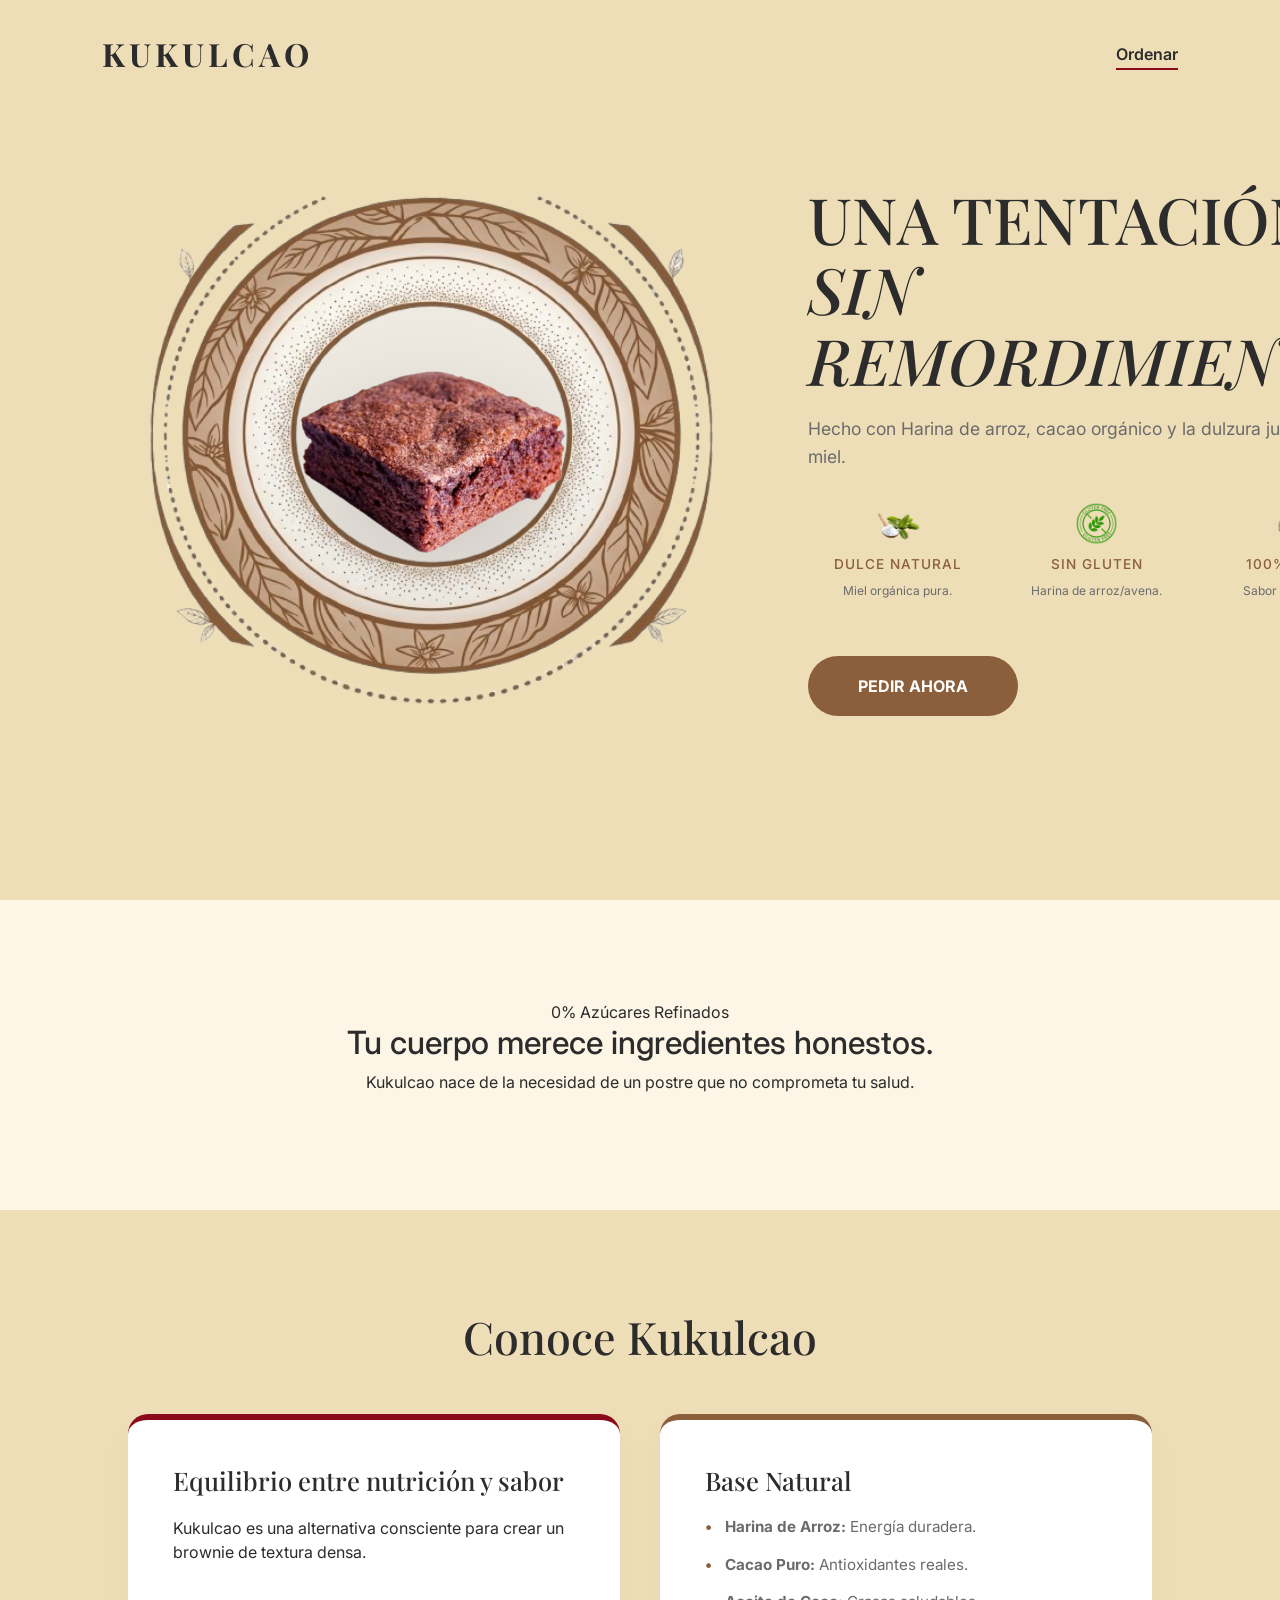
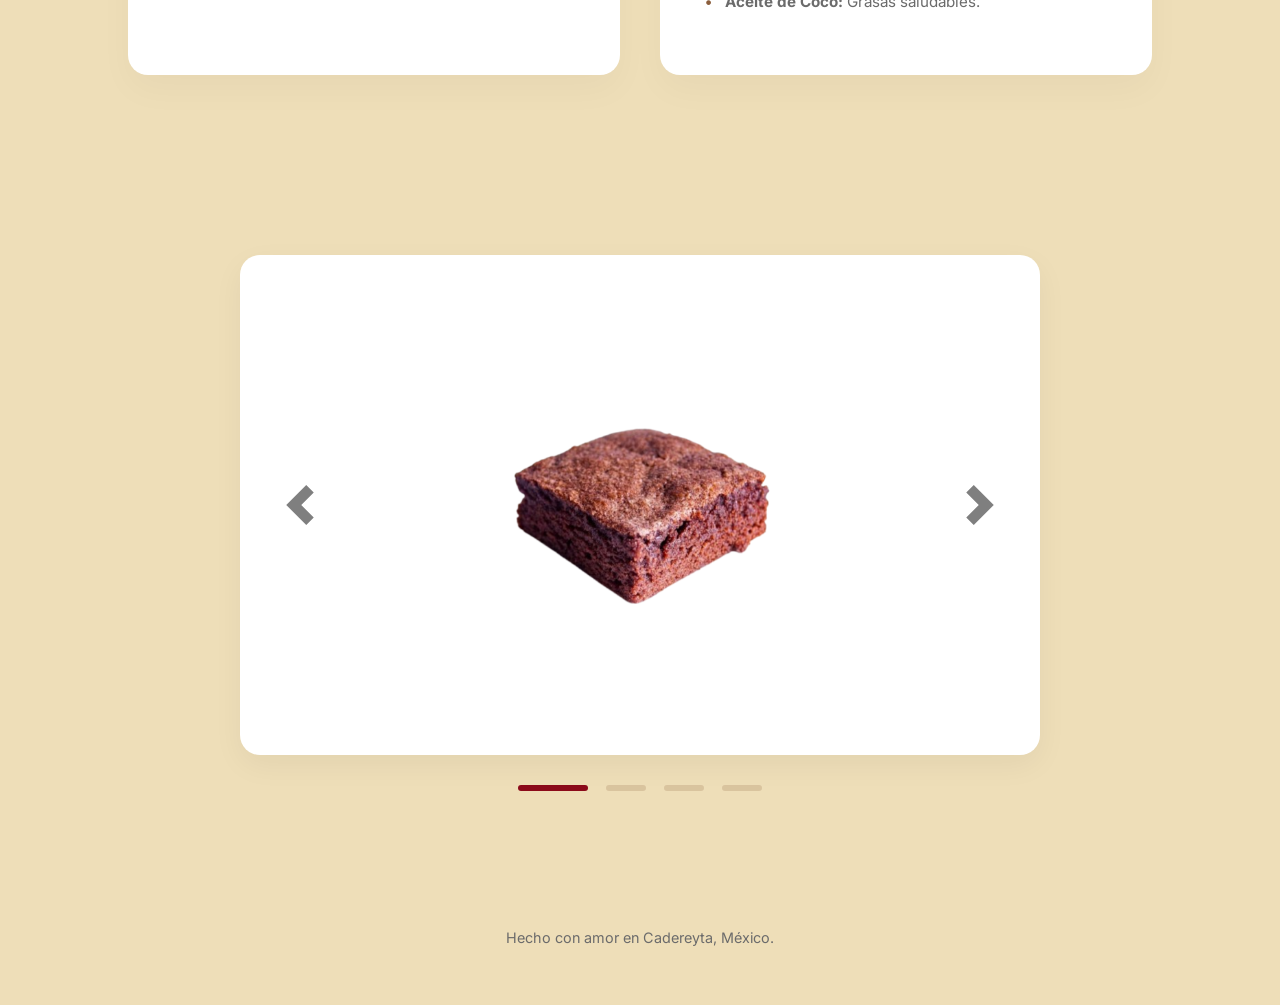
==== index.html @ 88cfd92f "Add files via upload" ====
<!DOCTYPE html>
<html lang="es">
<head>
    <meta charset="UTF-8">
    <meta name="viewport" content="width=device-width, initial-scale=1.0">
    <title>Kukulcao | Pureza en cada bocado</title>
    <link rel="stylesheet" href="https://cdn.jsdelivr.net/npm/bootstrap@4.6.2/dist/css/bootstrap.min.css">
    <link rel="stylesheet" href="style.css">
    <link href="https://fonts.googleapis.com/css2?family=Inter:wght@300;400;600&family=Playfair+Display:ital,wght@0,400;0,700;1,400&display=swap" rel="stylesheet">
</head>
<body>

    <nav class="minimal-nav">
        <div class="logo">KUKULCAO</div>
        <div class="nav-cta">
            <a href="ordenar.html">Ordenar</a>
        </div>
    </nav>

    <main>
        <section class="hero-minimal">
            <div class="product-display">
                <img src="aro-decorativo.png" alt="Aro Decorativo Artesanal" class="decorative-ring-img">
                <div class="circle-bg"></div>
                <img src="brownie-1.png" alt="Kukulcao Brownie Hero" class="hero-img">
            </div>

            <div class="hero-text">
                <h1 class="fade-in">UNA TENTACIÓN <br><em>SIN REMORDIMIENTO.</em></h1>
                <p>Hecho con Harina de arroz, cacao orgánico y la dulzura justa de la miel.</p>
                
                <div class="hero-benefits">
                    <div class="benefit-item">
                        <img src="icono-miel.png" alt="Dulce Natural" class="benefit-icon"> 
                        <h4>Dulce Natural</h4>
                        <p>Miel orgánica pura.</p>
                    </div>
                    <div class="benefit-item">
                        <img src="icono-gluten.png" alt="Sin Gluten" class="benefit-icon"> 
                        <h4>Sin Gluten</h4>
                        <p>Harina de arroz/avena.</p>
                    </div>
                    <div class="benefit-item">
                        <img src="icono-cacao.png" alt="100% Cacao" class="benefit-icon"> 
                        <h4>100% Cacao</h4>
                        <p>Sabor intenso real.</p>
                    </div>
                </div>

                <a href="ordenar.html" class="btn-pedir-ahora">PEDIR AHORA</a>
            </div>
        </section>

        <section class="philosophy">
            <div class="philo-content">
                <span class="tag">0% Azúcares Refinados</span>
                <h2>Tu cuerpo merece ingredientes honestos.</h2>
                <p>Kukulcao nace de la necesidad de un postre que no comprometa tu salud.</p>
            </div>
        </section>

        <section class="philosophy-section">
            <div class="info-container">
                <h2 class="main-title">Conoce Kukulcao</h2>
                <div class="info-grid">
                    <div class="info-card nutrition-card">
                        <h3>Equilibrio entre nutrición y sabor</h3>
                        <p>Kukulcao es una alternativa consciente para crear un brownie de textura densa.</p>
                    </div>
                    <div class="info-card ingredients-card">
                        <h3>Base Natural</h3>
                        <ul class="ingredient-list">
                            <li><strong>Harina de Arroz:</strong> Energía duradera.</li>
                            <li><strong>Cacao Puro:</strong> Antioxidantes reales.</li>
                            <li><strong>Aceite de Coco:</strong> Grasas saludables.</li>
                        </ul>
                    </div>
                </div>
            </div>
        </section>

        <section class="product-viewer">
            <div id="kukulcaoCarousel" class="carousel slide" data-ride="carousel">
                <div class="main-window">
                    <div class="carousel-inner">
                        <div class="carousel-item active">
                            <img src="brownie-1.png" alt="Brownie 1">
                        </div>
                        <div class="carousel-item">
                            <img src="brownie-2.png" alt="Brownie 2">
                        </div>
                        <div class="carousel-item">
                            <img src="brownie-3.png" alt="Brownie 3">
                        </div>
                        <div class="carousel-item">
                            <img src="brownie-4.png" alt="Brownie 4">
                        </div>
                    </div>
                    
                    <a class="carousel-control-prev" href="#kukulcaoCarousel" role="button" data-slide="prev">
                        <span class="carousel-control-prev-icon" aria-hidden="true"></span>
                    </a>
                    <a class="carousel-control-next" href="#kukulcaoCarousel" role="button" data-slide="next">
                        <span class="carousel-control-next-icon" aria-hidden="true"></span>
                    </a>
                </div>

                <ol class="carousel-indicators thumb-indicators">
                    <li data-target="#kukulcaoCarousel" data-slide-to="0" class="active"></li>
                    <li data-target="#kukulcaoCarousel" data-slide-to="1"></li>
                    <li data-target="#kukulcaoCarousel" data-slide-to="2"></li>
                    <li data-target="#kukulcaoCarousel" data-slide-to="3"></li>
                </ol>
            </div>
        </section>
    </main>

    <footer class="minimal-footer">
        <p>Hecho con amor en Cadereyta, México.</p>
    </footer>

    <script src="https://cdn.jsdelivr.net/npm/jquery@3.5.1/dist/jquery.slim.min.js"></script>
    <script src="https://cdn.jsdelivr.net/npm/bootstrap@4.6.2/dist/js/bootstrap.bundle.min.js"></script>
    <script src="script.js"></script>
</body>
</html>
---- style.css ----
/* ==========================================================
   1. VARIABLES Y BASES
========================================================== */
:root {
    --bg-color: #eedeb8;
    --accent-color: #8b0a1a;
    --text-main: #2c2c2c;
    --text-light: #6B6B6B;
    --gold-brown: #8B5E3C;
}

* { margin: 0; padding: 0; box-sizing: border-box; }
body { 
    font-family: 'Inter', sans-serif; 
    background-color: var(--bg-color); 
    color: var(--text-main); 
    overflow-x: hidden; 
}

/* ==========================================================
   2. NAVEGACIÓN
========================================================== */
.minimal-nav { 
    display: flex; 
    justify-content: space-between; 
    align-items: center;
    padding: 30px 8%; 
    position: absolute; 
    width: 100%; 
    z-index: 100; 
}

.logo { 
    font-family: 'Playfair Display', serif; 
    font-weight: 700; 
    letter-spacing: 4px; 
    font-size: 2rem; 
    color: var(--text-main);
}

.nav-cta a { 
    text-decoration: none; 
    color: var(--text-main); 
    border-bottom: 2px solid var(--accent-color); 
    padding-bottom: 4px; 
    font-weight: 600;
}

/* ==========================================================
   3. HERO (BROWNIE IZQUIERDA)
========================================================== */
.hero-minimal {
    min-height: 100vh;
    display: flex;
    align-items: center;
    justify-content: space-between;
    padding: 0 10%;
    position: relative;
    max-width: 1400px;
    margin: 0 auto;
    gap: 60px;
}

.product-display {
    flex: 0.9;
    display: grid;
    place-items: center;
    position: relative;
    height: 600px;
}

.circle-bg {
    grid-area: 1 / 1;
    width: 380px;
    height: 380px;
    background: #EFEBE3;
    border-radius: 50%;
    z-index: 1;
}

.decorative-ring-img {
    grid-area: 1 / 1;
    width: 620px;
    height: auto;
    z-index: 2;
    pointer-events: none;
    transform: rotate(0deg); 
    animation: fadeOutScroll linear both;
    animation-timeline: scroll(block nearest);
    animation-range: start 0% end 40%; 
}

.hero-img {
    grid-area: 1 / 1;
    width: 290px;
    z-index: 3;
    filter: drop-shadow(0 40px 60px rgba(0,0,0,0.15));
    animation: floatOriginal 6s ease-in-out infinite;
    position: relative; 
    left: -7px;
}

.hero-text {
    flex: 1.1;
    z-index: 10;
}

.hero-text h1 {
    font-family: 'Playfair Display', serif;
    font-size: clamp(2.5rem, 5vw, 4rem);
    line-height: 1.1;
    margin-bottom: 20px;
}

.hero-text p {
    font-size: 1.1rem;
    color: var(--text-light);
    line-height: 1.6;
}

/* ==========================================================
   4. BENEFICIOS Y BOTONES
========================================================== */
.hero-benefits { 
    display: flex;
    gap: 20px; 
    margin-top: 30px; 
}
.benefit-item { text-align: center; flex: 1; }
.benefit-icon { width: 45px; height: 45px; object-fit: contain; margin-bottom: 10px; }
.benefit-item h4 { font-size: 0.85rem; text-transform: uppercase; color: var(--gold-brown); letter-spacing: 1px; }
.benefit-item p { font-size: 0.75rem; color: var(--text-light); }

.btn-pedir-ahora { 
    display: inline-block; 
    margin-top: 40px; 
    padding: 18px 50px; 
    background: var(--gold-brown); 
    color: white; 
    text-decoration: none; 
    border-radius: 50px; 
    font-weight: 700; 
    transition: 0.3s ease;
}
.btn-pedir-ahora:hover { transform: translateY(-3px); box-shadow: 0 10px 20px rgba(139, 94, 60, 0.3); }

/* ==========================================================
   5. SECCIONES DE INFORMACIÓN (CARDS)
========================================================== */
.philosophy {
    padding: 100px 5%;
    background-color: #FDF5E6;
    text-align: center;
}

.philosophy-section {
    padding: 100px 10%;
    background-color: var(--bg-color);
}

.info-container {
    max-width: 1200px;
    margin: 0 auto;
}

.main-title {
    font-family: 'Playfair Display', serif;
    font-size: 2.8rem;
    margin-bottom: 50px;
    color: var(--text-main);
    text-align: center;
}

.info-grid {
    display: grid;
    grid-template-columns: 1fr 1fr;
    gap: 40px;
}

.info-card {
    background: #fff;
    padding: 45px;
    border-radius: 20px;
    box-shadow: 0 15px 35px rgba(0,0,0,0.03);
    transition: transform 0.3s ease;
}

.info-card:hover { transform: translateY(-10px); }
.info-card h3 { font-family: 'Playfair Display', serif; font-size: 1.6rem; margin-bottom: 20px; }
.nutrition-card { border-top: 6px solid var(--accent-color); }
.ingredients-card { border-top: 6px solid var(--gold-brown); }

.ingredient-list { list-style: none; padding: 0; }
.ingredient-list li {
    margin-bottom: 15px;
    font-size: 0.95rem;
    color: var(--text-light);
    position: relative;
    padding-left: 20px;
}
.ingredient-list li::before {
    content: "•";
    color: var(--gold-brown);
    font-weight: bold;
    position: absolute;
    left: 0;
}

/* ==========================================================
   6. VISOR DE PRODUCTO (CARRUSEL SIN SALTOS)
========================================================== */
.product-viewer { 
    padding: 80px 5%; 
    text-align: center; 
}

.main-window { 
    width: 100%; 
    max-width: 800px; 
    height: 500px; /* Altura fija para evitar movimientos raros */
    margin: 0 auto; 
    background-color: #fff; 
    border-radius: 20px; 
    box-shadow: 0 10px 30px rgba(0,0,0,0.05);
    position: relative;
    overflow: hidden;
    display: flex;
    align-items: center;
    justify-content: center;
}

/* Contenedores del carrusel al 100% de la ventana */
.carousel, .carousel-inner, .carousel-item {
    width: 100%;
    height: 100%;
}

/* Ajuste de imagen estable */
.carousel-item img { 
    width: 100% !important;
    height: 100% !important;
    object-fit: contain; /* Ajusta la foto sin deformar ni saltar */
    padding: 40px;       /* Margen interno para que no pegue al borde */
    display: block;
}

/* Flechas laterales */
.carousel-control-prev-icon,
.carousel-control-next-icon {
    filter: invert(1) grayscale(100%) brightness(0.2);
    width: 40px;
    height: 40px;
}

/* SELECCIÓN DE FOTOS (BARRAS MODERNAS) */
.thumb-indicators {
    position: static;
    margin-top: 30px;
    display: flex;
    justify-content: center;
    gap: 12px;
}

.thumb-indicators li {
    width: 40px;
    height: 6px;
    border-radius: 10px;
    background-color: var(--gold-brown) !important;
    opacity: 0.2;
    transition: all 0.3s ease;
    border: none;
}

.thumb-indicators li.active {
    opacity: 1;
    width: 70px; /* Se estira la barra seleccionada */
    background-color: var(--accent-color) !important;
}

/* ==========================================================
   7. FORMULARIO DE PEDIDO (ORDENAR.HTML)
========================================================== */
.order-page-bg { background-color: #FDF5E6; min-height: 100vh; }
.order-full-screen { display: flex; justify-content: center; align-items: center; padding: 120px 5% 60px; }
.order-card { background: #fff; padding: 50px; border-radius: 20px; box-shadow: 0 20px 40px rgba(0,0,0,0.05); max-width: 550px; width: 100%; text-align: center; }
.order-header-main h2 { font-family: 'Playfair Display', serif; font-size: 2.2rem; color: var(--text-main); margin-bottom: 10px; }
.order-header-main p { color: var(--text-light); margin-bottom: 40px; font-size: 0.95rem; }
.order-form-standalone { text-align: left; }
.input-field { margin-bottom: 25px; }
.input-field label { display: block; font-size: 0.85rem; font-weight: 600; color: var(--gold-brown); margin-bottom: 8px; text-transform: uppercase; letter-spacing: 1px; }
.input-field input, .input-field select, .input-field textarea { width: 100%; padding: 15px; border: 1px solid #E0E0E0; border-radius: 10px; font-family: 'Inter', sans-serif; font-size: 1rem; background-color: #FAFAFA; transition: all 0.3s ease; }
.input-field input:focus, .input-field select:focus, .input-field textarea:focus { outline: none; border-color: var(--accent-color); background-color: #fff; box-shadow: 0 0 0 4px rgba(139, 10, 26, 0.05); }
.btn-confirm { width: 100%; padding: 18px; background-color: var(--accent-color); color: #fff; border: none; border-radius: 50px; font-weight: 700; font-size: 1rem; cursor: pointer; transition: transform 0.3s ease, box-shadow 0.3s ease; margin-top: 10px; }
.btn-confirm:hover { transform: translateY(-3px); box-shadow: 0 10px 20px rgba(139, 10, 26, 0.2); background-color: #700814; }

/* ==========================================================
   8. FOOTER Y RESPONSIVE
========================================================== */
.minimal-footer { padding: 40px; text-align: center; font-size: 0.9rem; color: var(--text-light); }

@media (max-width: 768px) {
    .hero-minimal { flex-direction: column; padding: 120px 5% 60px 5%; gap: 20px; text-align: center; min-height: auto; }
    .product-display { order: -1; height: 350px; }
    .decorative-ring-img { width: 380px; opacity: 0.5; }
    .hero-img { width: 175px; left: -5px;}
    .hero-text h1 { font-size: 2.1rem; }
    .info-grid { grid-template-columns: 1fr; }
    .main-window { height: 350px; }
    .thumb-indicators li { width: 30px; }
    .thumb-indicators li.active { width: 50px; }
}

/* ==========================================================
   9. KEYFRAMES
========================================================== */
@keyframes floatOriginal {
    0%, 100% { transform: translateY(0); }
    50% { transform: translateY(-20px); }
}

@keyframes fadeOutScroll {
    from { opacity: 0.6; transform: rotate(0deg) scale(1); }
    to { opacity: 0.1; transform: rotate(0deg) scale(0.95); }
}
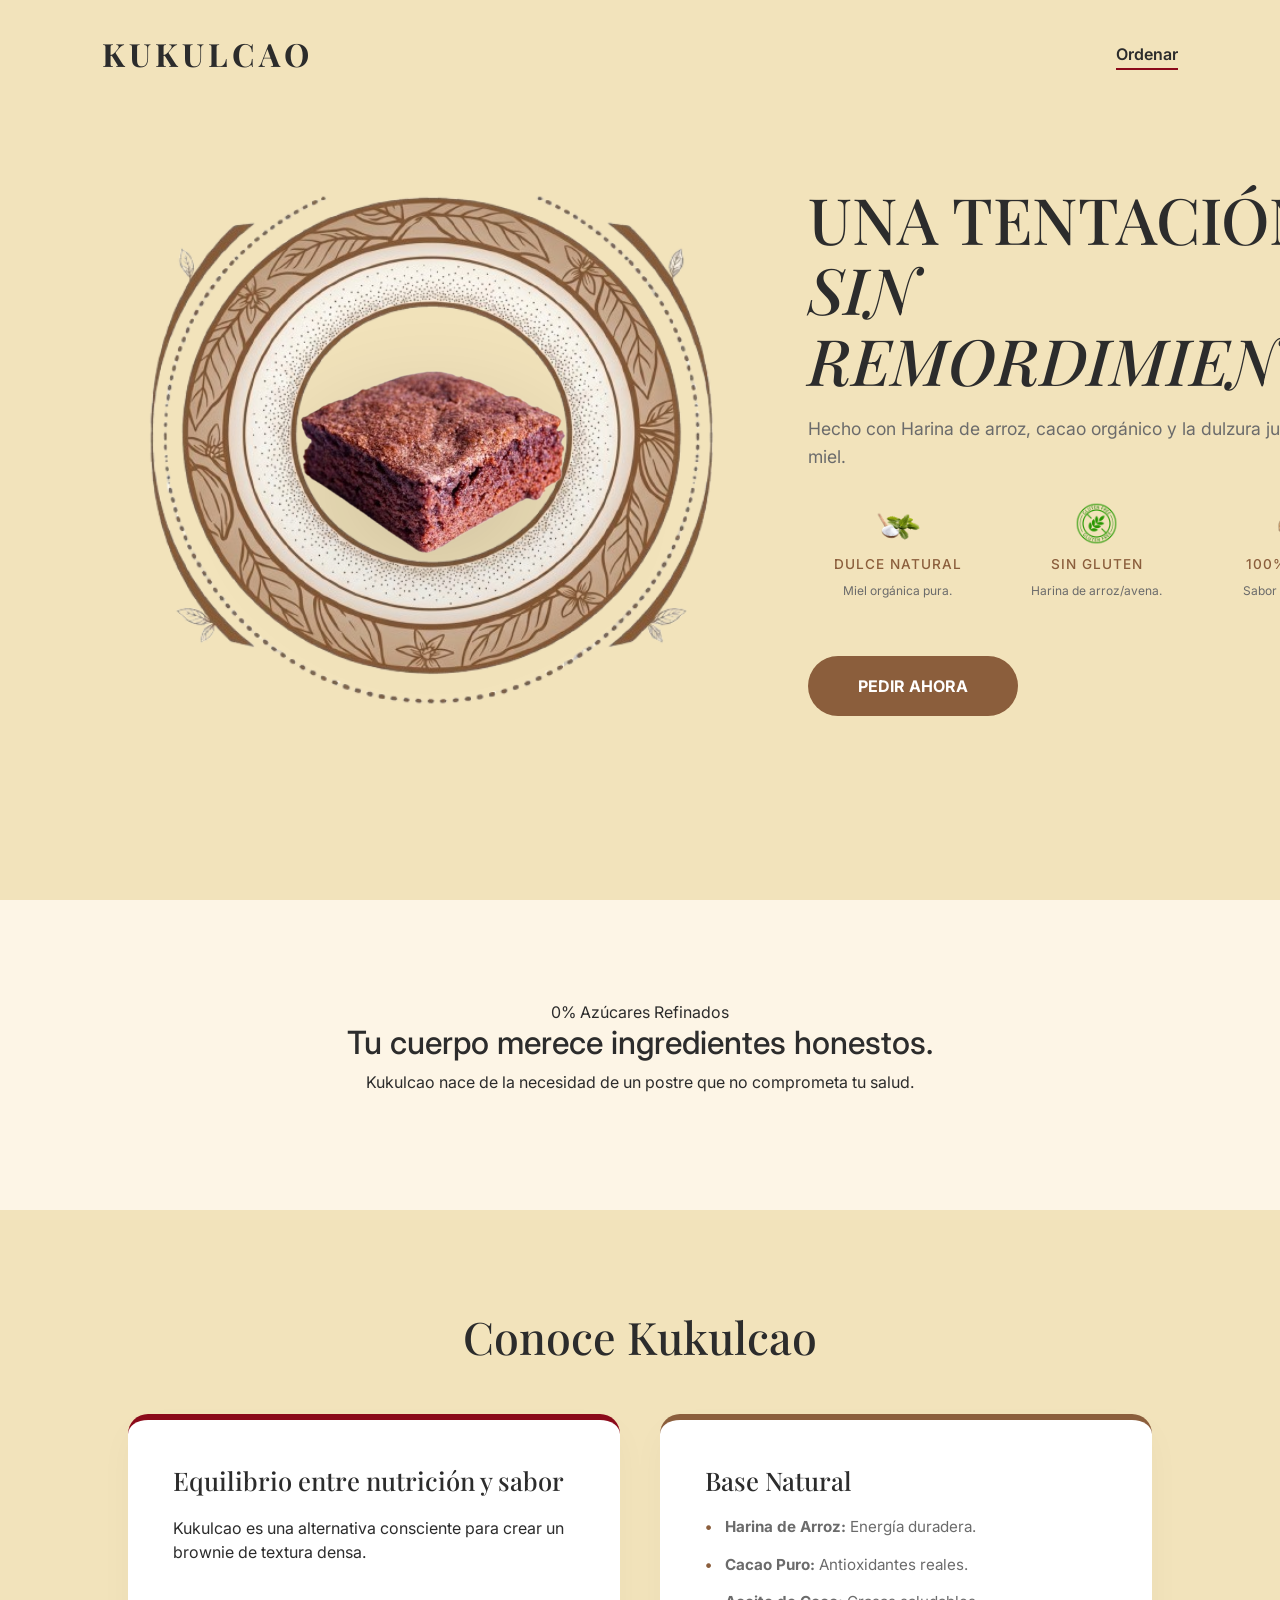
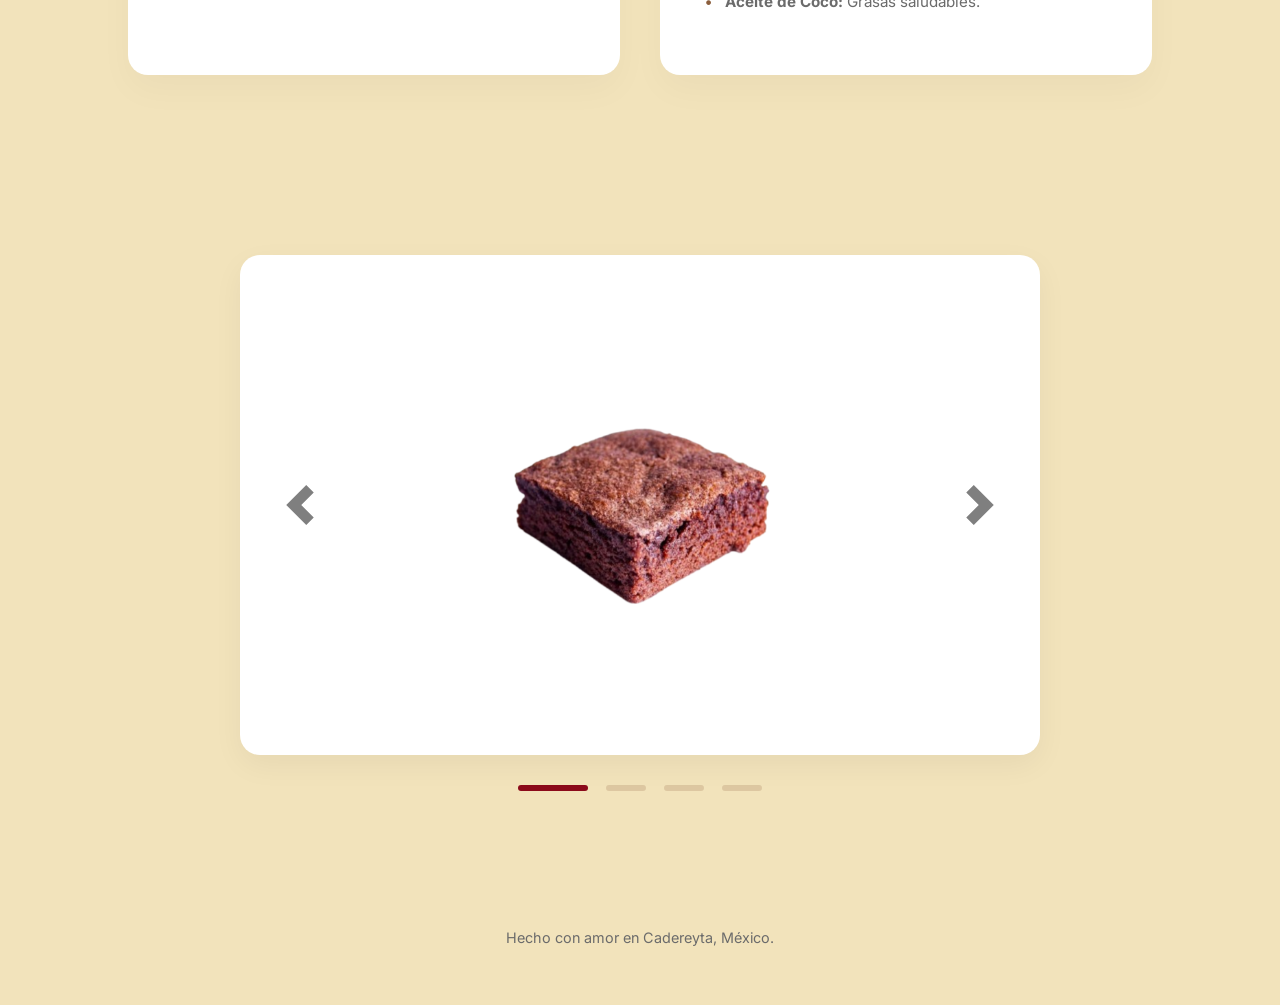
==== commit 0f6dd33f: "Update index.html" ====
--- a/index.html
+++ b/index.html
@@ -21,7 +21,7 @@
         <section class="hero-minimal">
             <div class="product-display">
                 <img src="aro-decorativo.png" alt="Aro Decorativo Artesanal" class="decorative-ring-img">
-                <div class="circle-bg"></div>
+                
                 <img src="brownie-1.png" alt="Kukulcao Brownie Hero" class="hero-img">
             </div>
 
@@ -123,4 +123,4 @@
     <script src="https://cdn.jsdelivr.net/npm/bootstrap@4.6.2/dist/js/bootstrap.bundle.min.js"></script>
     <script src="script.js"></script>
 </body>
-</html>+</html>
--- a/style.css
+++ b/style.css
@@ -2,7 +2,7 @@
    1. VARIABLES Y BASES
 ========================================================== */
 :root {
-    --bg-color: #eedeb8;
+    --bg-color: #f2e3bb;
     --accent-color: #8b0a1a;
     --text-main: #2c2c2c;
     --text-light: #6B6B6B;
@@ -321,4 +321,4 @@
 @keyframes fadeOutScroll {
     from { opacity: 0.6; transform: rotate(0deg) scale(1); }
     to { opacity: 0.1; transform: rotate(0deg) scale(0.95); }
-}+}
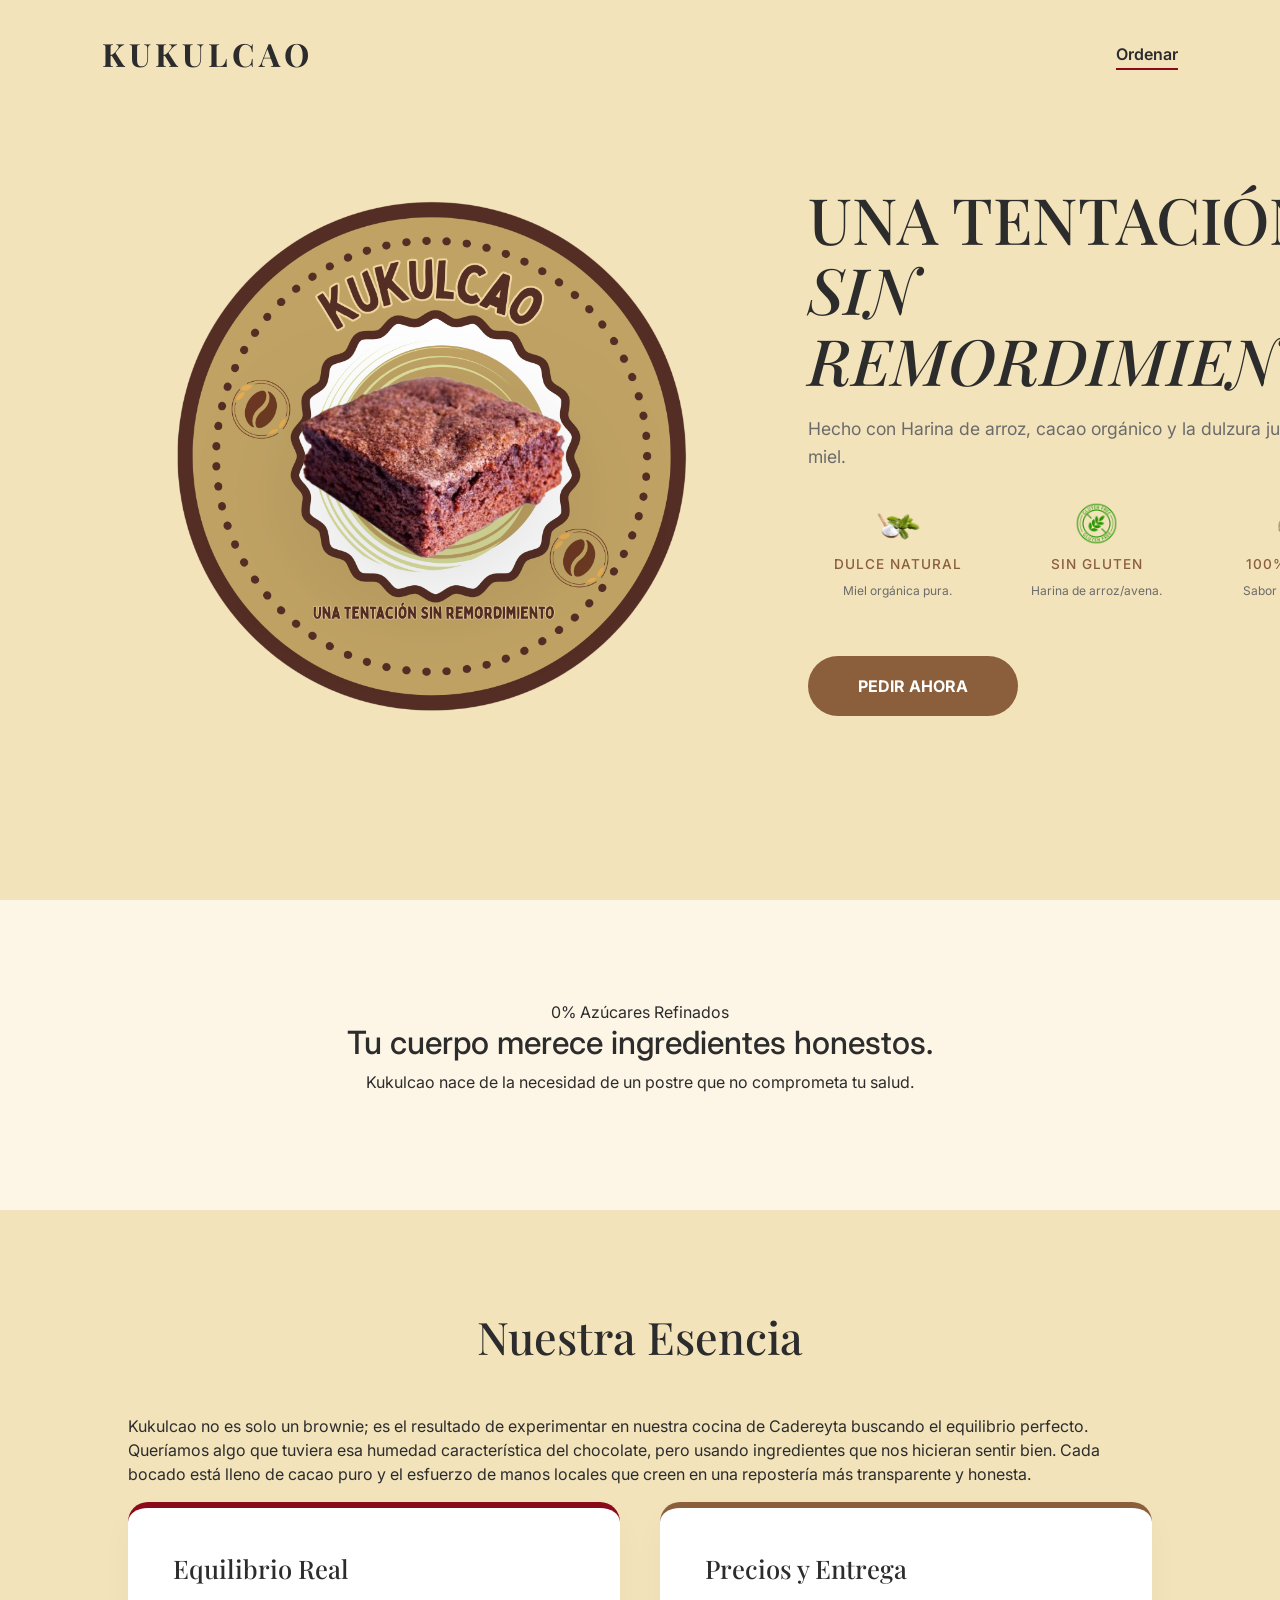
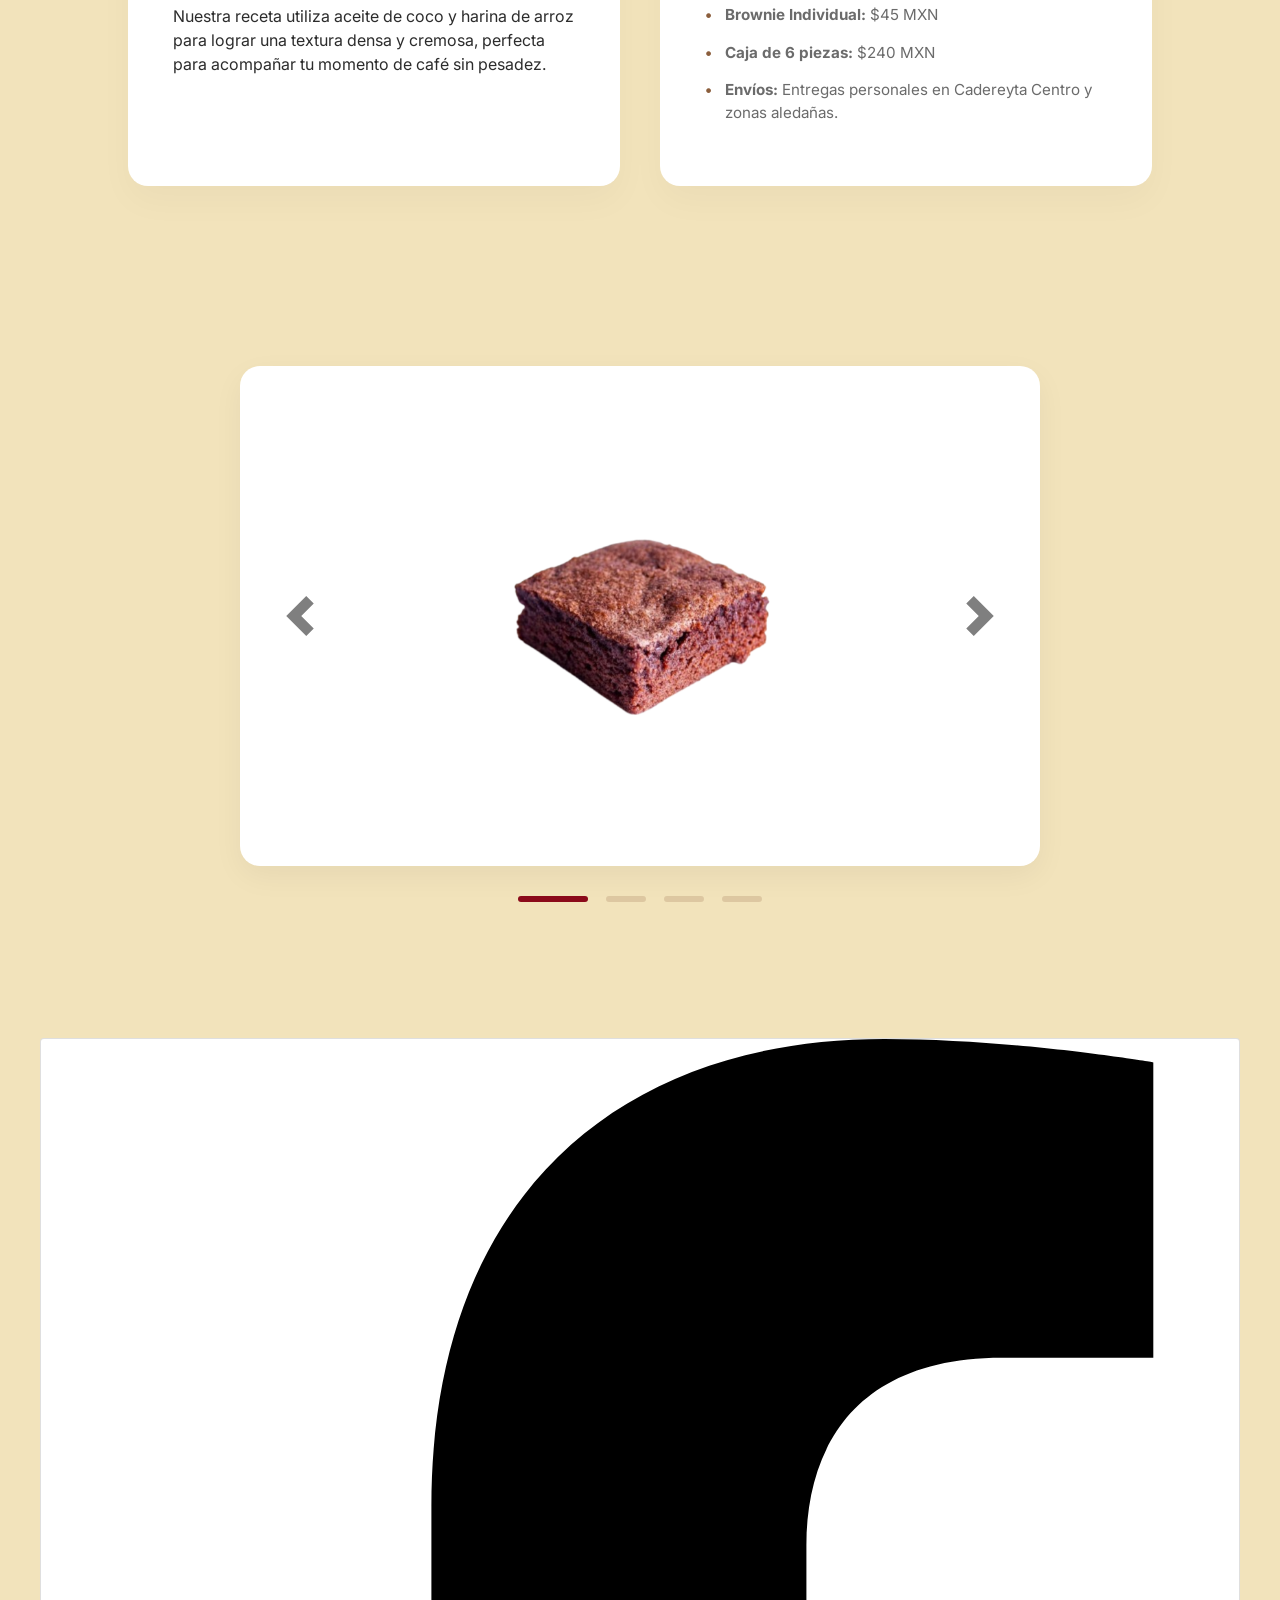
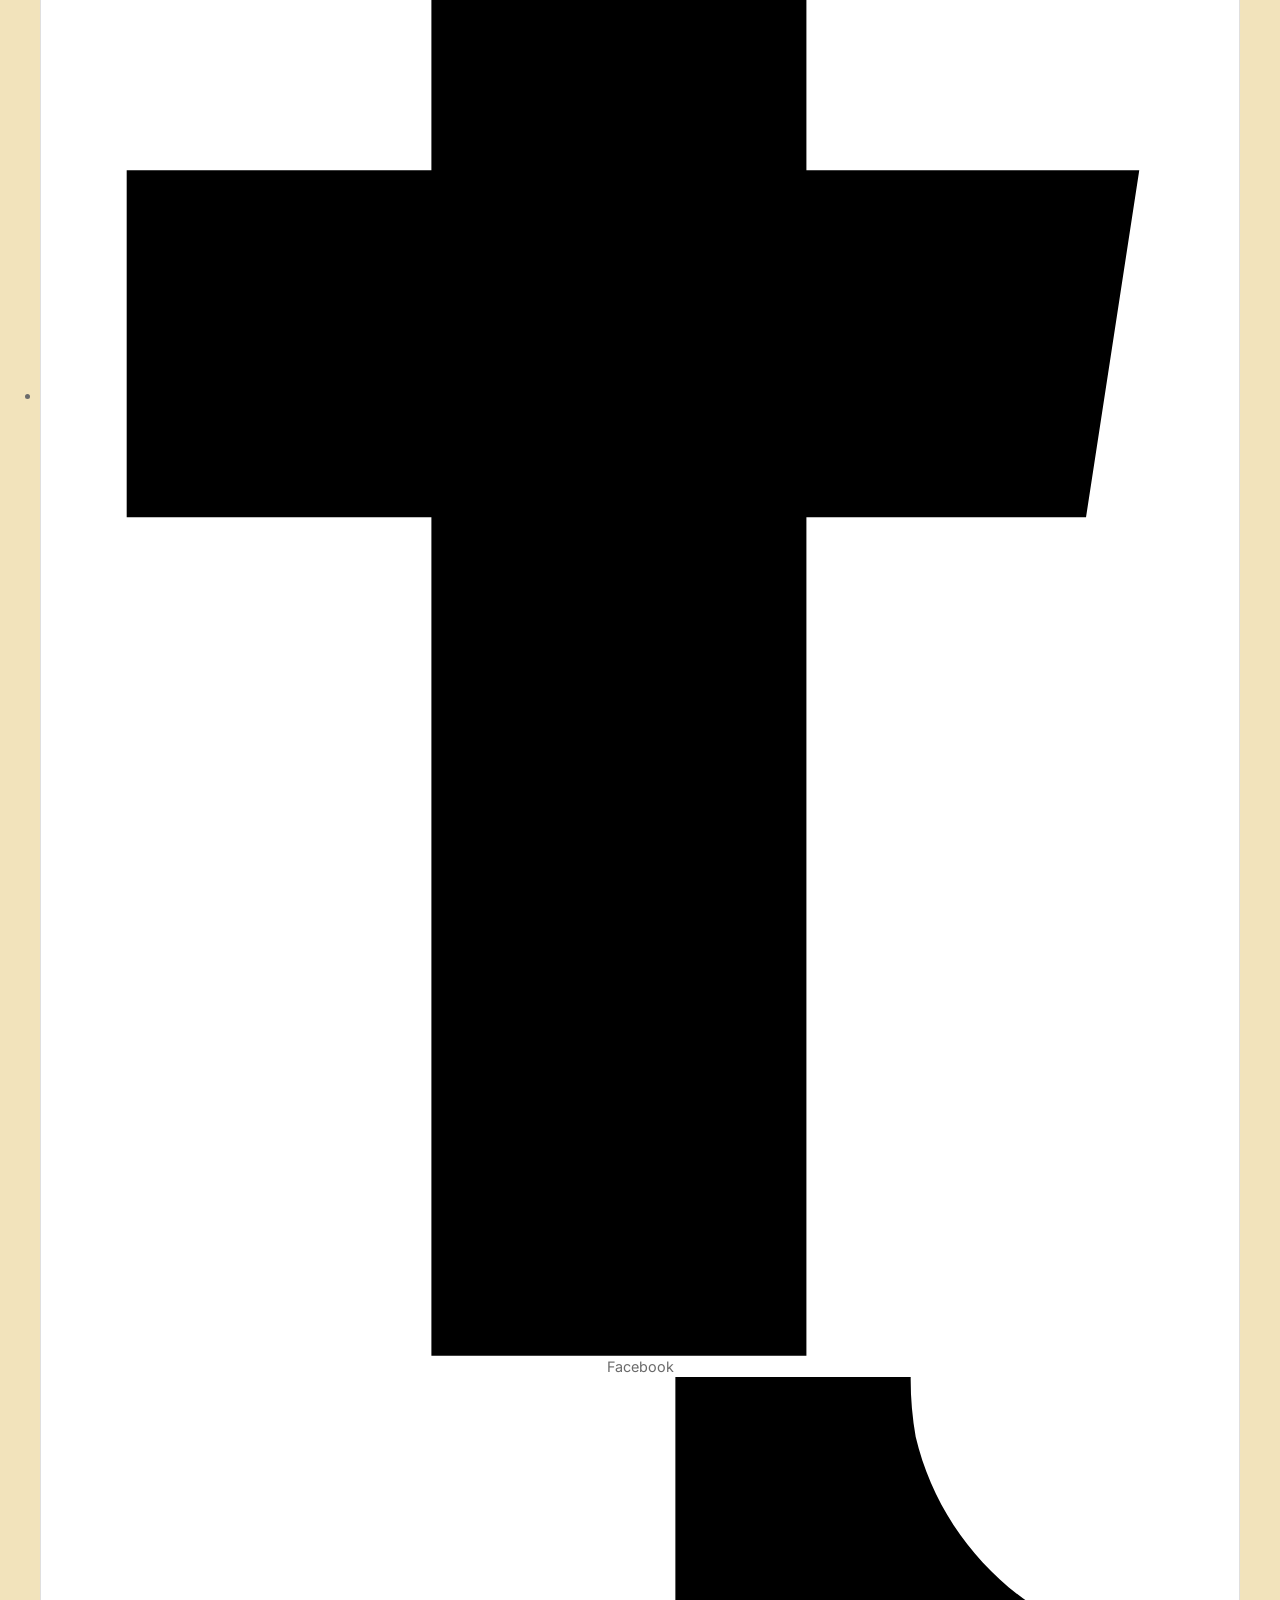
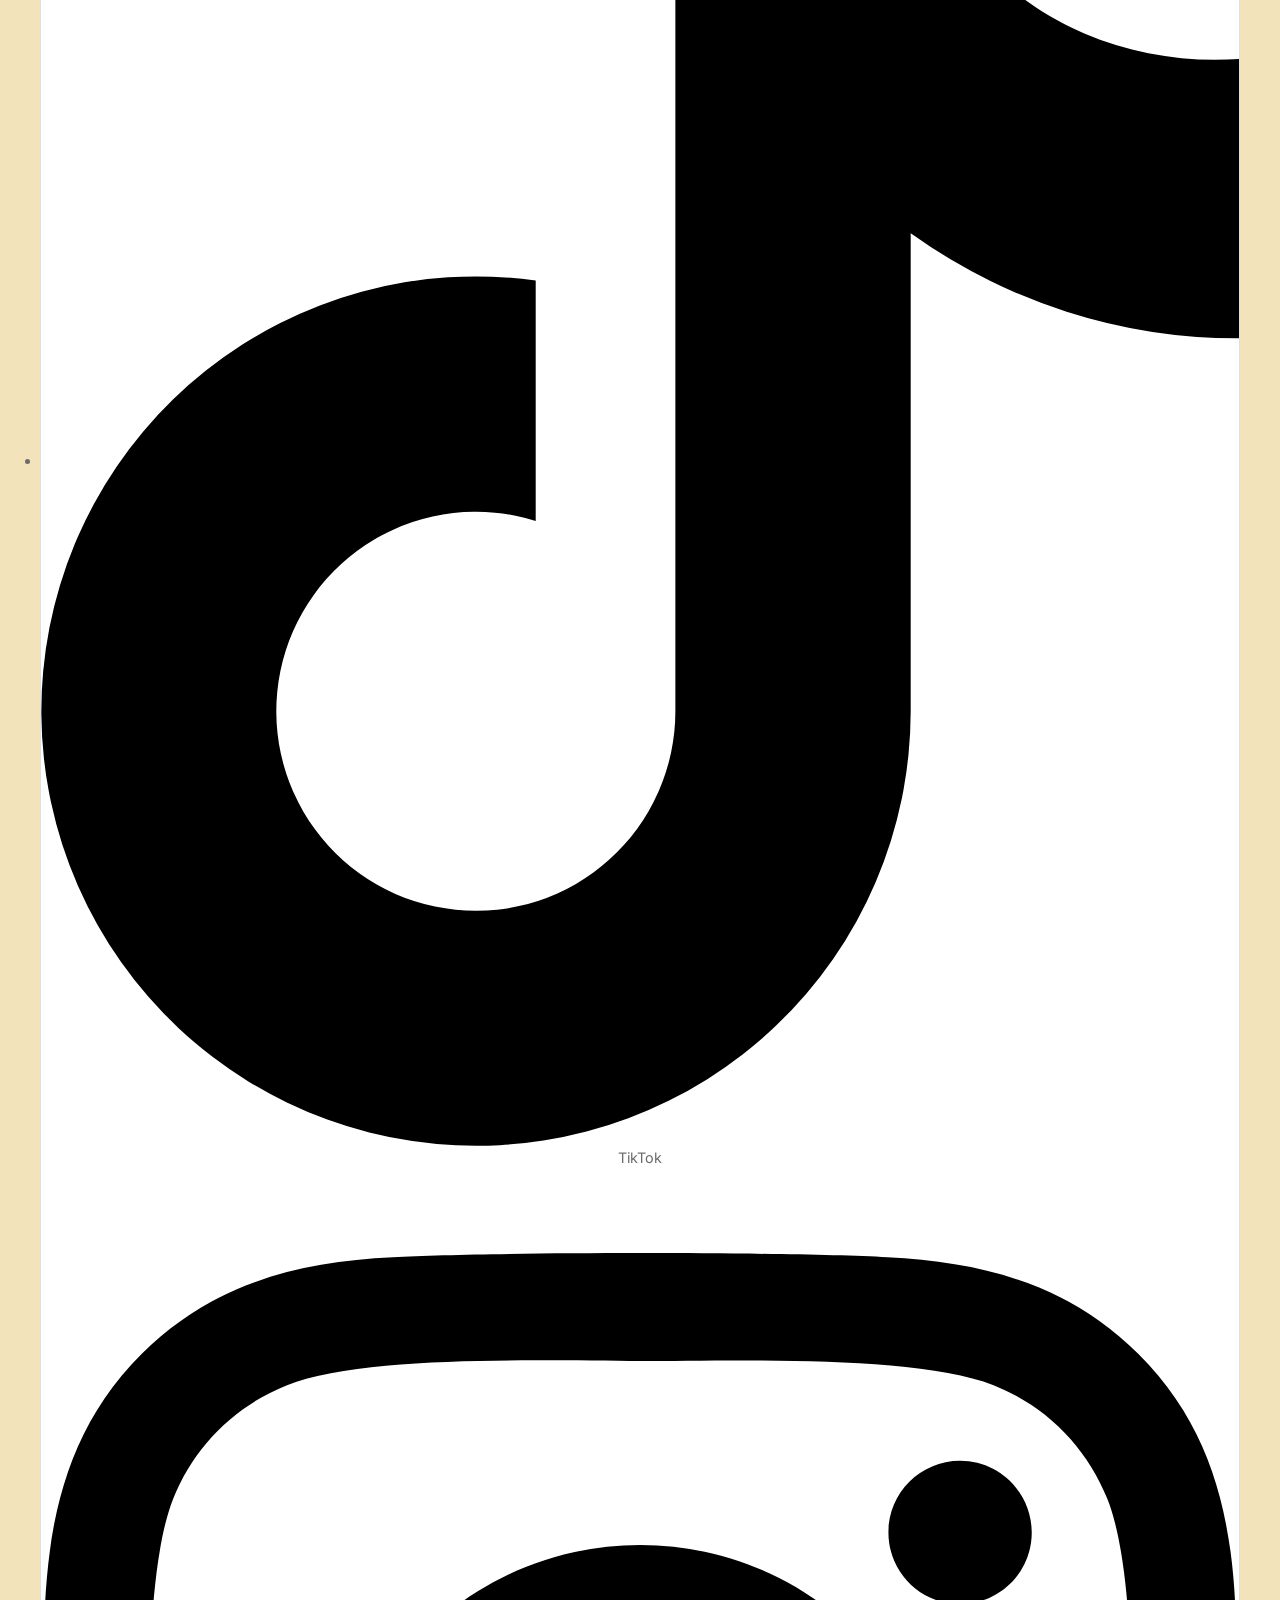
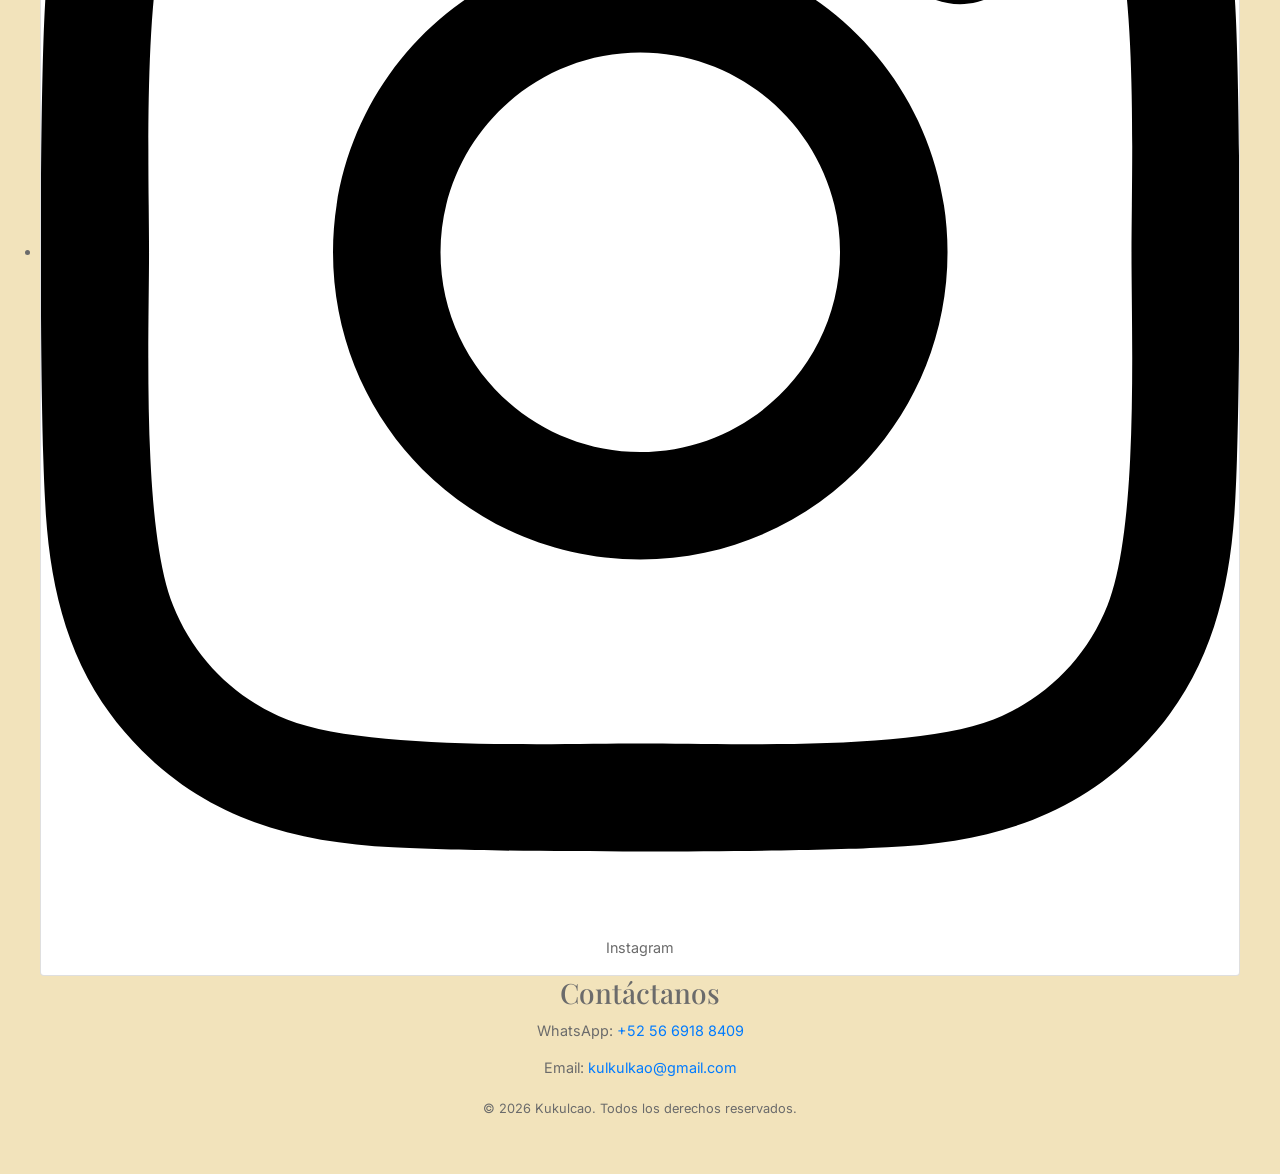
==== commit c28f1e87: "Update index.html" ====
--- a/index.html
+++ b/index.html
@@ -21,7 +21,6 @@
         <section class="hero-minimal">
             <div class="product-display">
                 <img src="aro-decorativo.png" alt="Aro Decorativo Artesanal" class="decorative-ring-img">
-                
                 <img src="brownie-1.png" alt="Kukulcao Brownie Hero" class="hero-img">
             </div>
 
@@ -61,18 +60,25 @@
 
         <section class="philosophy-section">
             <div class="info-container">
-                <h2 class="main-title">Conoce Kukulcao</h2>
+                <h2 class="main-title">Nuestra Esencia</h2>
+                
+                <div class="about-narrative">
+                    <p class="human-text">
+                        Kukulcao no es solo un brownie; es el resultado de experimentar en nuestra cocina de Cadereyta buscando el equilibrio perfecto. Queríamos algo que tuviera esa humedad característica del chocolate, pero usando ingredientes que nos hicieran sentir bien. Cada bocado está lleno de cacao puro y el esfuerzo de manos locales que creen en una repostería más transparente y honesta.
+                    </p>
+                </div>
+
                 <div class="info-grid">
                     <div class="info-card nutrition-card">
-                        <h3>Equilibrio entre nutrición y sabor</h3>
-                        <p>Kukulcao es una alternativa consciente para crear un brownie de textura densa.</p>
+                        <h3>Equilibrio Real</h3>
+                        <p>Nuestra receta utiliza aceite de coco y harina de arroz para lograr una textura densa y cremosa, perfecta para acompañar tu momento de café sin pesadez.</p>
                     </div>
                     <div class="info-card ingredients-card">
-                        <h3>Base Natural</h3>
+                        <h3>Precios y Entrega</h3>
                         <ul class="ingredient-list">
-                            <li><strong>Harina de Arroz:</strong> Energía duradera.</li>
-                            <li><strong>Cacao Puro:</strong> Antioxidantes reales.</li>
-                            <li><strong>Aceite de Coco:</strong> Grasas saludables.</li>
+                            <li><strong>Brownie Individual:</strong> $45 MXN</li>
+                            <li><strong>Caja de 6 piezas:</strong> $240 MXN</li>
+                            <li><strong>Envíos:</strong> Entregas personales en Cadereyta Centro y zonas aledañas.</li>
                         </ul>
                     </div>
                 </div>
@@ -116,8 +122,50 @@
     </main>
 
     <footer class="minimal-footer">
-        <p>Hecho con amor en Cadereyta, México.</p>
-    </footer>
+    <div class="footer-social-container">
+        <div class="card">
+            <ul>
+                <li class="iso-pro">
+                    <span></span><span></span><span></span>
+                    <a href="https://www.facebook.com/" target="_blank">
+                        <svg class="svg" viewBox="0 0 320 512">
+                            <path d="M279.14 288l14.22-92.66h-88.91v-60.13c0-25.35 12.42-50.06 52.24-50.06h40.42V6.26S260.43 0 225.36 0c-73.22 0-121.08 44.38-121.08 124.72v70.62H22.89V288h81.39v224h100.17V288z"></path>
+                        </svg>
+                    </a>
+                    <div class="text">Facebook</div>
+                </li>
+
+                <li class="iso-pro">
+                    <span></span><span></span><span></span>
+                    <a href="https://www.tiktok.com/" target="_blank">
+                        <svg class="svg" viewBox="0 0 448 512">
+                            <path d="M448 209.91a210.06 210.06 0 0 1-122.77-39.25V349.38A162.55 162.55 0 1 1 185 188.31V278.2a74.62 74.62 0 1 0 52.23 71.18V0l88 0a121.18 121.18 0 0 0 1.86 22.32c7.87 33.32 31.74 60.39 63.06 73.56c24.28 10.21 51.05 12.58 77.85 6.64v107.39z"></path>
+                        </svg>
+                    </a>
+                    <div class="text">TikTok</div>
+                </li>
+
+                <li class="iso-pro">
+                    <span></span><span></span><span></span>
+                    <a href="https://www.instagram.com/" target="_blank">
+                        <svg class="svg" viewBox="0 0 448 512">
+                            <path d="M224.1 141c-63.6 0-114.9 51.3-114.9 114.9s51.3 114.9 114.9 114.9S339 319.5 339 255.9 287.7 141 224.1 141zm0 189.6c-41.1 0-74.7-33.5-74.7-74.7s33.5-74.7 74.7-74.7 74.7 33.5 74.7 74.7-33.6 74.7-74.7 74.7zm146.4-194.3c0 14.9-12 26.8-26.8 26.8-14.9 0-26.8-12-26.8-26.8s12-26.8 26.8-26.8 26.8 12 26.8 26.8zm76.1 27.2c-1.7-35.9-9.9-67.7-36.2-93.9-26.2-26.2-58-34.4-93.9-36.2-37-2.1-147.9-2.1-184.9 0-35.8 1.7-67.6 9.9-93.9 36.1s-34.4 58-36.2 93.9c-2.1 37-2.1 147.9 0 184.9 1.7 35.9 9.9 67.7 36.2 93.9s58 34.4 93.9 36.2c37 2.1 147.9 2.1 184.9 0 35.9-1.7 67.7-9.9 93.9-36.2 26.2-26.2 34.4-58 36.2-93.9 2.1-37 2.1-147.8 0-184.8zM398.8 388c-7.8 19.6-22.9 34.7-42.6 42.6-29.5 11.7-99.5 9-132.1 9s-102.7 2.6-132.1-9c-19.6-7.8-34.7-22.9-42.6-42.6-11.7-29.5-9-99.5-9-132.1s-2.6-102.7 9-132.1c7.8-19.6 22.9-34.7 42.6-42.6 29.5-11.7 99.5-9 132.1-9s102.7-2.6 132.1 9c19.6 7.8 34.7 22.9 42.6 42.6 11.7 29.5 9 99.5 9 132.1s2.7 102.7-9 132.1z"></path>
+                        </svg>
+                    </a>
+                    <div class="text">Instagram</div>
+                </li>
+            </ul>
+        </div>
+    </div>
+
+    <div class="footer-contact-info">
+        <h3 style="margin-bottom: 10px; font-family: 'Playfair Display', serif;">Contáctanos</h3>
+        <p>WhatsApp: <a href="https://wa.me/525669188409" target="_blank">+52 56 6918 8409</a></p>
+        <p>Email: <a href="mailto:kulkulkao@gmail.com">kulkulkao@gmail.com</a></p>
+    </div>
+    
+    <p class="copyright" style="margin-top: 20px; font-size: 0.8rem;">&copy; 2026 Kukulcao. Todos los derechos reservados.</p>
+</footer>
 
     <script src="https://cdn.jsdelivr.net/npm/jquery@3.5.1/dist/jquery.slim.min.js"></script>
     <script src="https://cdn.jsdelivr.net/npm/bootstrap@4.6.2/dist/js/bootstrap.bundle.min.js"></script>
--- a/style.css
+++ b/style.css
@@ -69,14 +69,6 @@
     height: 600px;
 }
 
-.circle-bg {
-    grid-area: 1 / 1;
-    width: 380px;
-    height: 380px;
-    background: #EFEBE3;
-    border-radius: 50%;
-    z-index: 1;
-}
 
 .decorative-ring-img {
     grid-area: 1 / 1;
@@ -84,10 +76,15 @@
     height: auto;
     z-index: 2;
     pointer-events: none;
-    transform: rotate(0deg); 
-    animation: fadeOutScroll linear both;
-    animation-timeline: scroll(block nearest);
-    animation-range: start 0% end 40%; 
+    
+    /* 1. SUBIR LA IMAGEN: Ajusta este valor si la quieres más arriba o abajo */
+    margin-top: -10px; 
+    
+    /* 2. QUITAR OPACIDAD: La dejamos al 100% */
+    opacity: 1 !important; 
+    
+    /* Mantenemos solo la rotación si la deseas, o puedes quitar la animación si prefieres que esté quieta */
+    transform: rotate(0deg);
 }
 
 .hero-img {
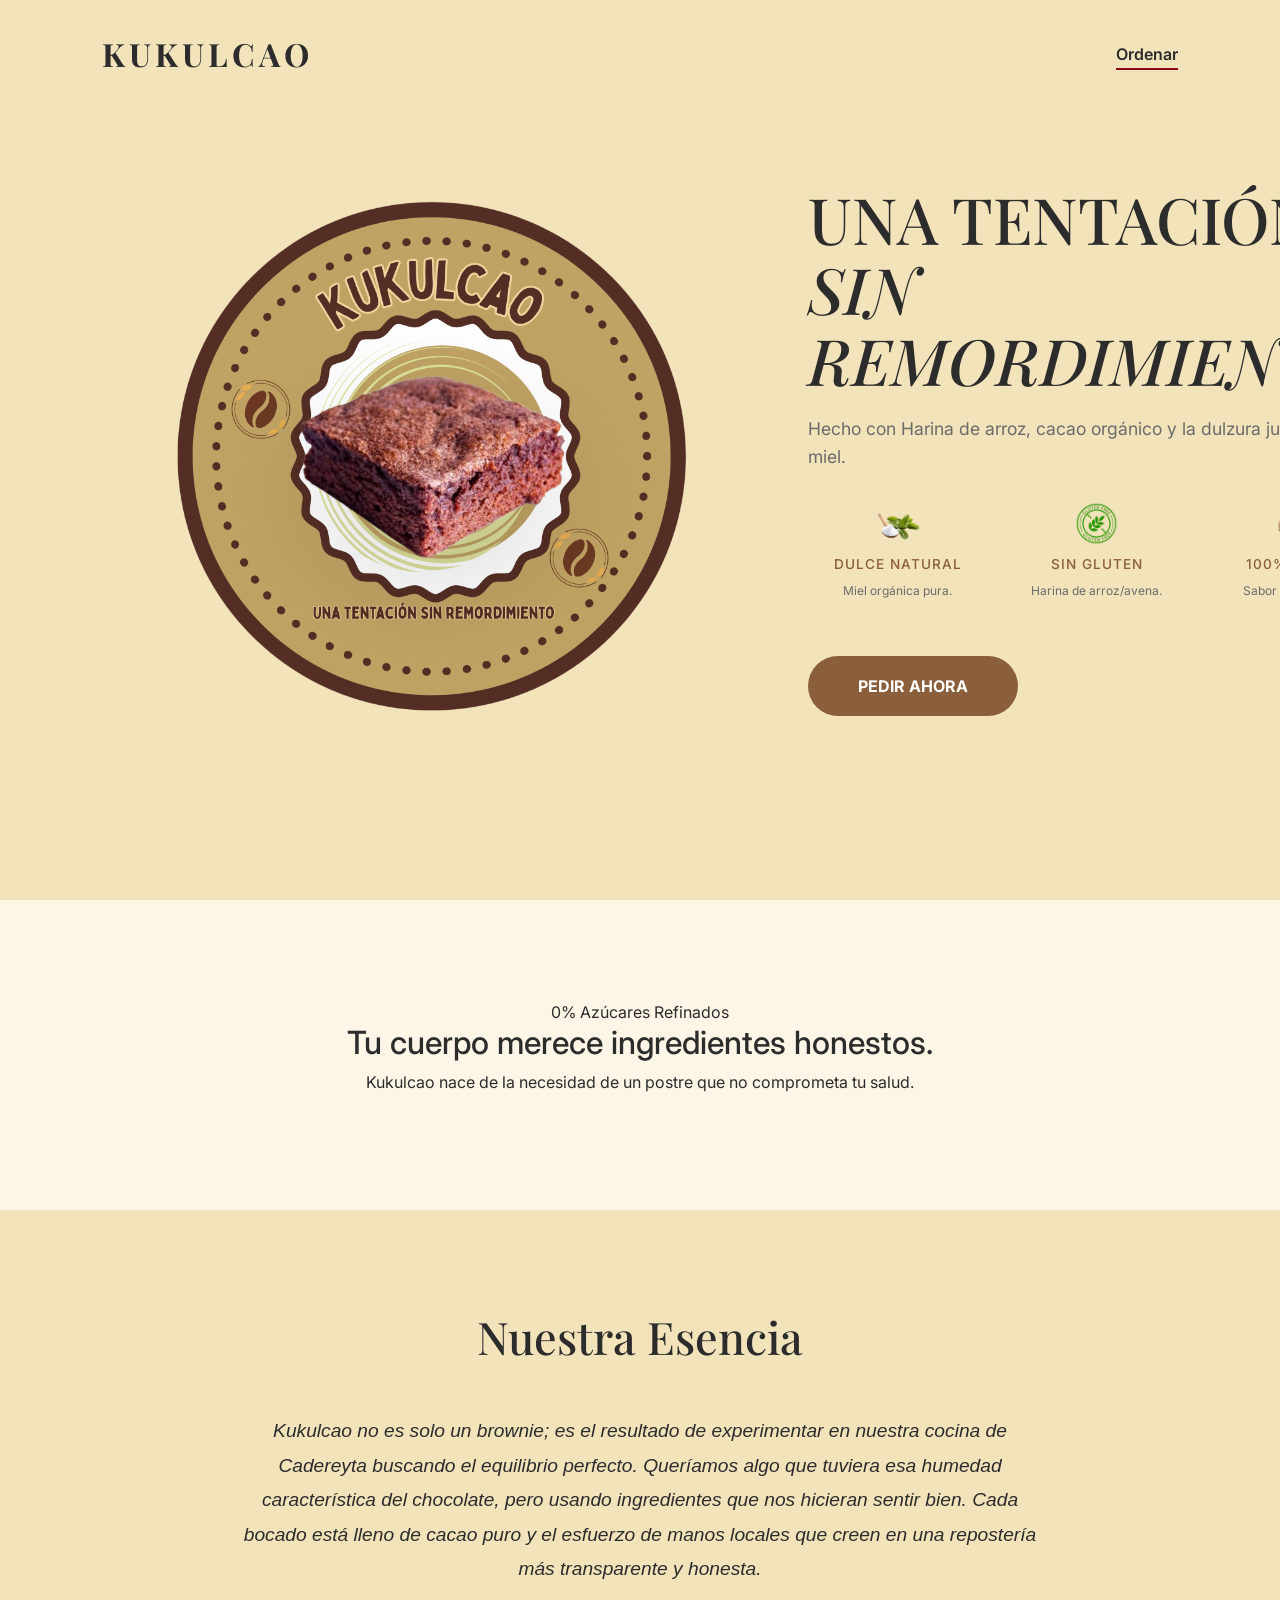
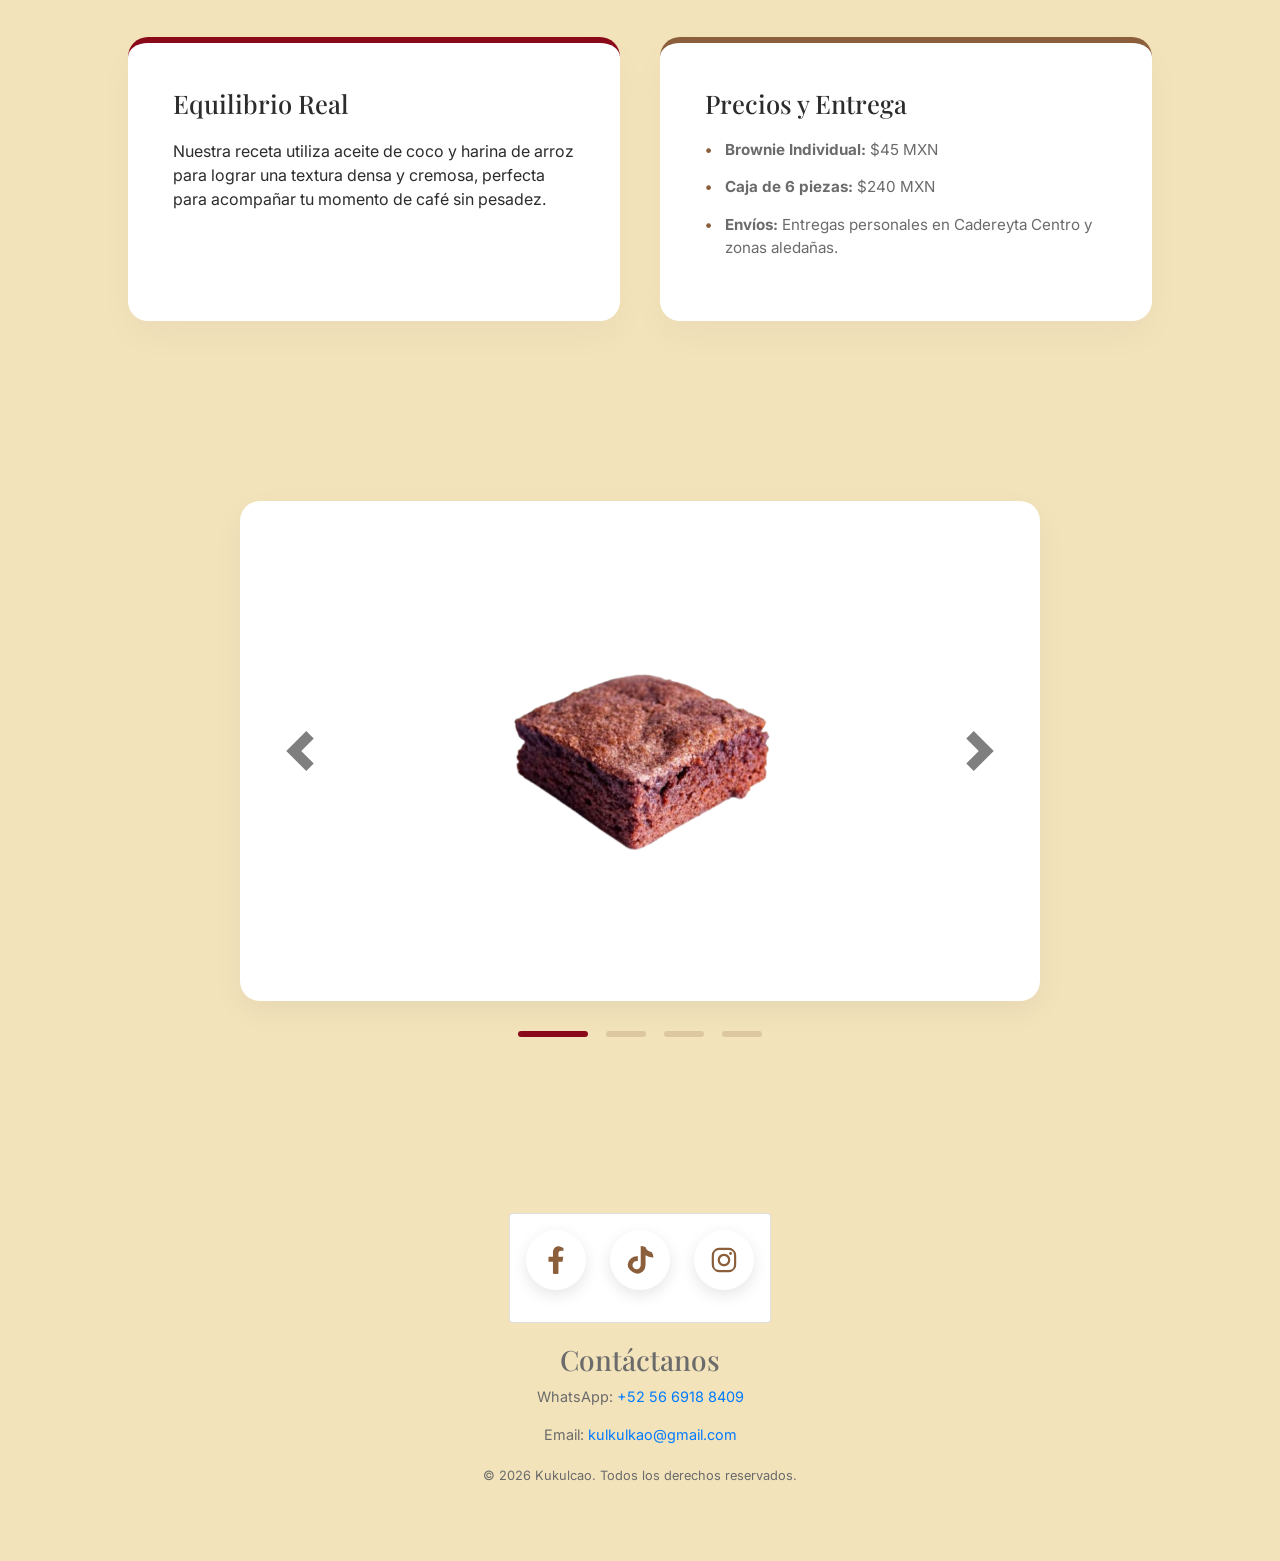
==== commit d54f8729: "Update index.html" ====
--- a/index.html
+++ b/index.html
@@ -127,7 +127,7 @@
             <ul>
                 <li class="iso-pro">
                     <span></span><span></span><span></span>
-                    <a href="https://www.facebook.com/" target="_blank">
+                    <a href="https://www.facebook.com/share/1DPcSpoEFR/" target="_blank">
                         <svg class="svg" viewBox="0 0 320 512">
                             <path d="M279.14 288l14.22-92.66h-88.91v-60.13c0-25.35 12.42-50.06 52.24-50.06h40.42V6.26S260.43 0 225.36 0c-73.22 0-121.08 44.38-121.08 124.72v70.62H22.89V288h81.39v224h100.17V288z"></path>
                         </svg>
@@ -137,7 +137,7 @@
 
                 <li class="iso-pro">
                     <span></span><span></span><span></span>
-                    <a href="https://www.tiktok.com/" target="_blank">
+                    <a href="https://www.tiktok.com/@kulkulkao?_r=1&_t=ZS-95QVn10tRBA" target="_blank">
                         <svg class="svg" viewBox="0 0 448 512">
                             <path d="M448 209.91a210.06 210.06 0 0 1-122.77-39.25V349.38A162.55 162.55 0 1 1 185 188.31V278.2a74.62 74.62 0 1 0 52.23 71.18V0l88 0a121.18 121.18 0 0 0 1.86 22.32c7.87 33.32 31.74 60.39 63.06 73.56c24.28 10.21 51.05 12.58 77.85 6.64v107.39z"></path>
                         </svg>
@@ -147,7 +147,7 @@
 
                 <li class="iso-pro">
                     <span></span><span></span><span></span>
-                    <a href="https://www.instagram.com/" target="_blank">
+                    <a href="https://www.instagram.com/kukulcao?igsh=MWh1M3lxcjV3M2Z5bg==" target="_blank">
                         <svg class="svg" viewBox="0 0 448 512">
                             <path d="M224.1 141c-63.6 0-114.9 51.3-114.9 114.9s51.3 114.9 114.9 114.9S339 319.5 339 255.9 287.7 141 224.1 141zm0 189.6c-41.1 0-74.7-33.5-74.7-74.7s33.5-74.7 74.7-74.7 74.7 33.5 74.7 74.7-33.6 74.7-74.7 74.7zm146.4-194.3c0 14.9-12 26.8-26.8 26.8-14.9 0-26.8-12-26.8-26.8s12-26.8 26.8-26.8 26.8 12 26.8 26.8zm76.1 27.2c-1.7-35.9-9.9-67.7-36.2-93.9-26.2-26.2-58-34.4-93.9-36.2-37-2.1-147.9-2.1-184.9 0-35.8 1.7-67.6 9.9-93.9 36.1s-34.4 58-36.2 93.9c-2.1 37-2.1 147.9 0 184.9 1.7 35.9 9.9 67.7 36.2 93.9s58 34.4 93.9 36.2c37 2.1 147.9 2.1 184.9 0 35.9-1.7 67.7-9.9 93.9-36.2 26.2-26.2 34.4-58 36.2-93.9 2.1-37 2.1-147.8 0-184.8zM398.8 388c-7.8 19.6-22.9 34.7-42.6 42.6-29.5 11.7-99.5 9-132.1 9s-102.7 2.6-132.1-9c-19.6-7.8-34.7-22.9-42.6-42.6-11.7-29.5-9-99.5-9-132.1s-2.6-102.7 9-132.1c7.8-19.6 22.9-34.7 42.6-42.6 29.5-11.7 99.5-9 132.1-9s102.7-2.6 132.1 9c19.6 7.8 34.7 22.9 42.6 42.6 11.7 29.5 9 99.5 9 132.1s2.7 102.7-9 132.1z"></path>
                         </svg>
--- a/style.css
+++ b/style.css
@@ -47,7 +47,7 @@
 }
 
 /* ==========================================================
-   3. HERO (BROWNIE IZQUIERDA)
+   3. HERO (RESTAURADO)
 ========================================================== */
 .hero-minimal {
     min-height: 100vh;
@@ -69,22 +69,15 @@
     height: 600px;
 }
 
-
 .decorative-ring-img {
     grid-area: 1 / 1;
     width: 620px;
     height: auto;
     z-index: 2;
     pointer-events: none;
-    
-    /* 1. SUBIR LA IMAGEN: Ajusta este valor si la quieres más arriba o abajo */
     margin-top: -10px; 
-    
-    /* 2. QUITAR OPACIDAD: La dejamos al 100% */
     opacity: 1 !important; 
-    
-    /* Mantenemos solo la rotación si la deseas, o puedes quitar la animación si prefieres que esté quieta */
-    transform: rotate(0deg);
+    transform: rotate(0deg); /* Aquí puedes añadir animación de rotación si gustas */
 }
 
 .hero-img {
@@ -116,7 +109,7 @@
 }
 
 /* ==========================================================
-   4. BENEFICIOS Y BOTONES
+   4. BENEFICIOS
 ========================================================== */
 .hero-benefits { 
     display: flex;
@@ -142,23 +135,22 @@
 .btn-pedir-ahora:hover { transform: translateY(-3px); box-shadow: 0 10px 20px rgba(139, 94, 60, 0.3); }
 
 /* ==========================================================
-   5. SECCIONES DE INFORMACIÓN (CARDS)
-========================================================== */
-.philosophy {
-    padding: 100px 5%;
-    background-color: #FDF5E6;
-    text-align: center;
-}
-
-.philosophy-section {
-    padding: 100px 10%;
-    background-color: var(--bg-color);
-}
-
-.info-container {
-    max-width: 1200px;
-    margin: 0 auto;
-}
+   5. SECCIONES NARRATIVAS (ESTILO HUMANO)
+========================================================== */
+.philosophy { padding: 100px 5%; background-color: #FDF5E6; text-align: center; }
+
+.philosophy-section { padding: 100px 10%; background-color: var(--bg-color); }
+
+.about-narrative { max-width: 800px; margin: 0 auto 50px; text-align: center; }
+
+.human-text {
+    font-size: 1.2rem;
+    line-height: 1.8;
+    color: var(--text-main);
+    font-style: italic;
+}
+
+.info-container { max-width: 1200px; margin: 0 auto; }
 
 .main-title {
     font-family: 'Playfair Display', serif;
@@ -168,11 +160,7 @@
     text-align: center;
 }
 
-.info-grid {
-    display: grid;
-    grid-template-columns: 1fr 1fr;
-    gap: 40px;
-}
+.info-grid { display: grid; grid-template-columns: 1fr 1fr; gap: 40px; }
 
 .info-card {
     background: #fff;
@@ -204,17 +192,14 @@
 }
 
 /* ==========================================================
-   6. VISOR DE PRODUCTO (CARRUSEL SIN SALTOS)
-========================================================== */
-.product-viewer { 
-    padding: 80px 5%; 
-    text-align: center; 
-}
+   6. CARRUSEL (RESTAURADO Y ESTABLE)
+========================================================== */
+.product-viewer { padding: 80px 5%; text-align: center; }
 
 .main-window { 
     width: 100%; 
     max-width: 800px; 
-    height: 500px; /* Altura fija para evitar movimientos raros */
+    height: 500px; 
     margin: 0 auto; 
     background-color: #fff; 
     border-radius: 20px; 
@@ -226,85 +211,71 @@
     justify-content: center;
 }
 
-/* Contenedores del carrusel al 100% de la ventana */
-.carousel, .carousel-inner, .carousel-item {
-    width: 100%;
-    height: 100%;
-}
-
-/* Ajuste de imagen estable */
+/* Importante: Mantener estas reglas para que el carrusel no "salte" */
+.carousel, .carousel-inner, .carousel-item { width: 100%; height: 100%; }
+
 .carousel-item img { 
     width: 100% !important;
     height: 100% !important;
-    object-fit: contain; /* Ajusta la foto sin deformar ni saltar */
-    padding: 40px;       /* Margen interno para que no pegue al borde */
+    object-fit: contain; 
+    padding: 40px;
     display: block;
 }
 
-/* Flechas laterales */
-.carousel-control-prev-icon,
-.carousel-control-next-icon {
+.carousel-control-prev-icon, .carousel-control-next-icon {
     filter: invert(1) grayscale(100%) brightness(0.2);
-    width: 40px;
-    height: 40px;
-}
-
-/* SELECCIÓN DE FOTOS (BARRAS MODERNAS) */
-.thumb-indicators {
-    position: static;
-    margin-top: 30px;
-    display: flex;
-    justify-content: center;
-    gap: 12px;
-}
-
+    width: 40px; height: 40px;
+}
+
+.thumb-indicators { position: static; margin-top: 30px; display: flex; justify-content: center; gap: 12px; }
 .thumb-indicators li {
-    width: 40px;
-    height: 6px;
-    border-radius: 10px;
+    width: 40px; height: 6px; border-radius: 10px;
     background-color: var(--gold-brown) !important;
-    opacity: 0.2;
-    transition: all 0.3s ease;
-    border: none;
-}
-
-.thumb-indicators li.active {
-    opacity: 1;
-    width: 70px; /* Se estira la barra seleccionada */
-    background-color: var(--accent-color) !important;
-}
-
-/* ==========================================================
-   7. FORMULARIO DE PEDIDO (ORDENAR.HTML)
+    opacity: 0.2; transition: all 0.3s ease; border: none;
+}
+.thumb-indicators li.active { opacity: 1; width: 70px; background-color: var(--accent-color) !important; }
+
+/* ==========================================================
+   7. FORMULARIO DE PEDIDO
 ========================================================== */
 .order-page-bg { background-color: #FDF5E6; min-height: 100vh; }
 .order-full-screen { display: flex; justify-content: center; align-items: center; padding: 120px 5% 60px; }
 .order-card { background: #fff; padding: 50px; border-radius: 20px; box-shadow: 0 20px 40px rgba(0,0,0,0.05); max-width: 550px; width: 100%; text-align: center; }
 .order-header-main h2 { font-family: 'Playfair Display', serif; font-size: 2.2rem; color: var(--text-main); margin-bottom: 10px; }
-.order-header-main p { color: var(--text-light); margin-bottom: 40px; font-size: 0.95rem; }
 .order-form-standalone { text-align: left; }
 .input-field { margin-bottom: 25px; }
-.input-field label { display: block; font-size: 0.85rem; font-weight: 600; color: var(--gold-brown); margin-bottom: 8px; text-transform: uppercase; letter-spacing: 1px; }
-.input-field input, .input-field select, .input-field textarea { width: 100%; padding: 15px; border: 1px solid #E0E0E0; border-radius: 10px; font-family: 'Inter', sans-serif; font-size: 1rem; background-color: #FAFAFA; transition: all 0.3s ease; }
-.input-field input:focus, .input-field select:focus, .input-field textarea:focus { outline: none; border-color: var(--accent-color); background-color: #fff; box-shadow: 0 0 0 4px rgba(139, 10, 26, 0.05); }
-.btn-confirm { width: 100%; padding: 18px; background-color: var(--accent-color); color: #fff; border: none; border-radius: 50px; font-weight: 700; font-size: 1rem; cursor: pointer; transition: transform 0.3s ease, box-shadow 0.3s ease; margin-top: 10px; }
-.btn-confirm:hover { transform: translateY(-3px); box-shadow: 0 10px 20px rgba(139, 10, 26, 0.2); background-color: #700814; }
+.input-field label { display: block; font-size: 0.85rem; font-weight: 600; color: var(--gold-brown); margin-bottom: 8px; text-transform: uppercase; }
+.input-field input, .input-field select, .input-field textarea { 
+    width: 100%; padding: 15px; border: 1px solid #E0E0E0; border-radius: 10px; background-color: #FAFAFA; 
+}
+
+.legal-disclosure {
+    font-size: 0.75rem;
+    color: var(--text-light);
+    margin: 20px 0;
+    line-height: 1.4;
+    border-left: 2px solid var(--accent-color);
+    padding-left: 10px;
+}
+
+.btn-confirm { width: 100%; padding: 18px; background-color: var(--accent-color); color: #fff; border: none; border-radius: 50px; font-weight: 700; cursor: pointer; transition: transform 0.3s ease; }
+.btn-confirm:hover { transform: translateY(-3px); }
 
 /* ==========================================================
    8. FOOTER Y RESPONSIVE
 ========================================================== */
-.minimal-footer { padding: 40px; text-align: center; font-size: 0.9rem; color: var(--text-light); }
+.minimal-footer { padding: 60px 40px; text-align: center; font-size: 0.9rem; color: var(--text-light); }
+.footer-links { margin-bottom: 10px; }
+.footer-links a { color: var(--text-main); text-decoration: none; font-weight: 600; }
 
 @media (max-width: 768px) {
-    .hero-minimal { flex-direction: column; padding: 120px 5% 60px 5%; gap: 20px; text-align: center; min-height: auto; }
+    .hero-minimal { flex-direction: column; padding: 120px 5% 60px 5%; text-align: center; min-height: auto; }
     .product-display { order: -1; height: 350px; }
     .decorative-ring-img { width: 380px; opacity: 0.5; }
     .hero-img { width: 175px; left: -5px;}
     .hero-text h1 { font-size: 2.1rem; }
     .info-grid { grid-template-columns: 1fr; }
     .main-window { height: 350px; }
-    .thumb-indicators li { width: 30px; }
-    .thumb-indicators li.active { width: 50px; }
 }
 
 /* ==========================================================
@@ -315,7 +286,75 @@
     50% { transform: translateY(-20px); }
 }
 
-@keyframes fadeOutScroll {
-    from { opacity: 0.6; transform: rotate(0deg) scale(1); }
-    to { opacity: 0.1; transform: rotate(0deg) scale(0.95); }
-}
+/* ==========================================================
+   10. ESTILOS DE REDES SOCIALES (NUEVO - SIN AFECTAR LO ANTERIOR)
+========================================================== */
+.card {
+  max-width: fit-content;
+  margin: 20px auto; /* Centrado automático */
+  display: flex;
+  flex-direction: column;
+  gap: 1rem;
+  transition: 0.5s;
+}
+
+.card ul {
+  padding: 1rem;
+  display: flex;
+  list-style: none;
+  gap: 1.5rem;
+  align-items: center;
+  justify-content: center;
+}
+
+.card ul li { cursor: pointer; position: relative; list-style: none; }
+
+.svg {
+  transition: all 0.3s;
+  padding: 1rem;
+  height: 60px;
+  width: 60px;
+  border-radius: 100%;
+  color: var(--gold-brown);
+  fill: currentColor;
+  background: white;
+  box-shadow: 0 5px 15px rgba(0,0,0,0.1);
+  position: relative;
+  z-index: 10;
+}
+
+.text {
+  opacity: 0;
+  border-radius: 5px;
+  padding: 5px 10px;
+  transition: all 0.3s;
+  color: white;
+  background-color: var(--accent-color);
+  position: absolute;
+  bottom: -35px;
+  left: 50%;
+  transform: translateX(-50%);
+  z-index: 20;
+  font-size: 0.75rem;
+}
+
+.iso-pro:hover .text { opacity: 1; bottom: -45px; }
+.iso-pro:hover a > .svg { transform: translate(10px, -10px); }
+
+.iso-pro span {
+  opacity: 0;
+  position: absolute;
+  top: 0; left: 0;
+  border: 1px solid var(--gold-brown);
+  background-color: rgba(139, 94, 60, 0.1);
+  border-radius: 50%;
+  transition: all 0.3s;
+  height: 60px;
+  width: 60px;
+  z-index: 5;
+}
+
+.iso-pro:hover span { opacity: 1; }
+.iso-pro:hover span:nth-child(1) { opacity: 0.2; transform: translate(3px, -3px); }
+.iso-pro:hover span:nth-child(2) { opacity: 0.4; transform: translate(6px, -6px); }
+.iso-pro:hover span:nth-child(3) { opacity: 0.6; transform: translate(9px, -9px); }
